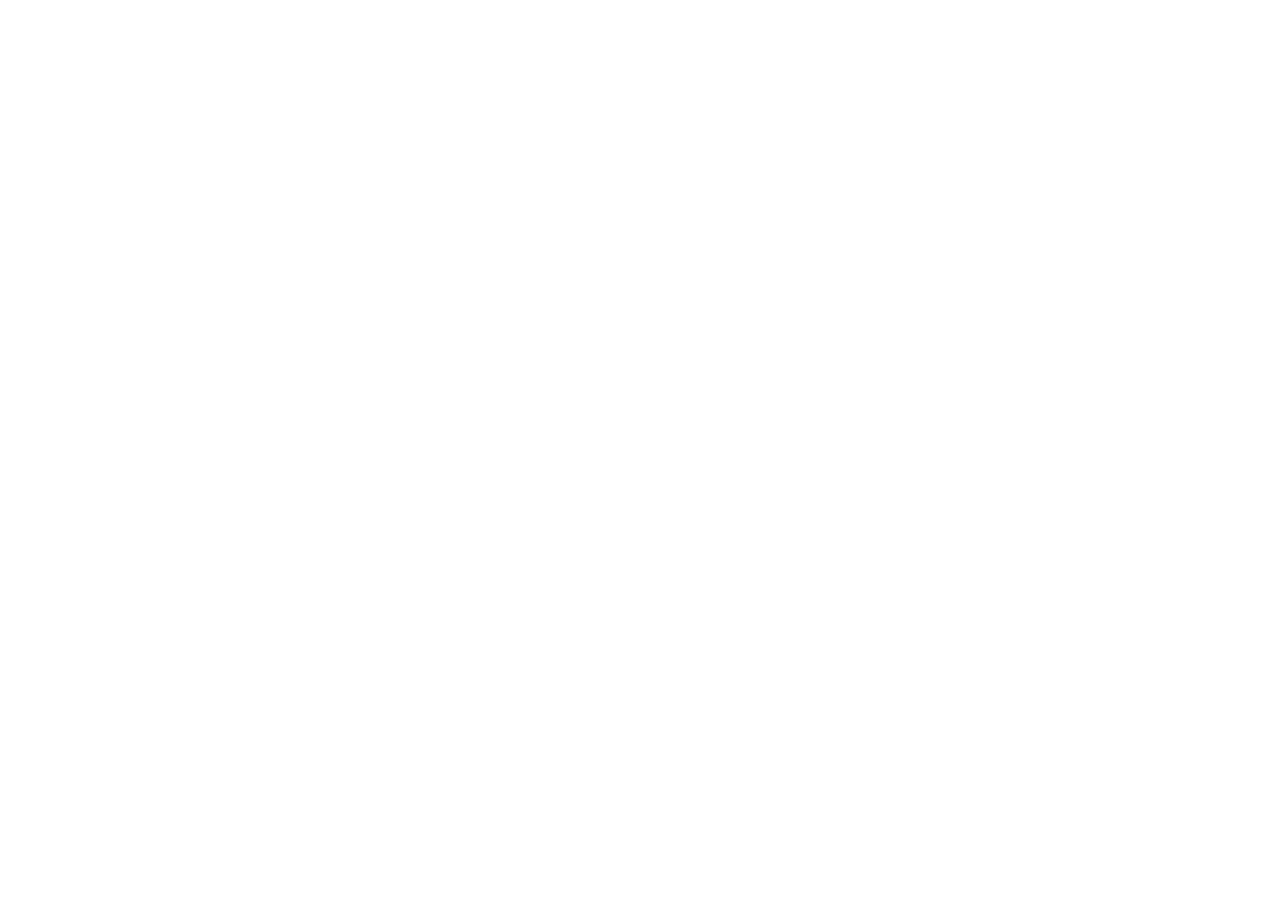
==== pocket-calculator.html @ 5f82b7d9 "files created, html starter code, and links to js and css" ====
<!DOCTYPE html>

<html>
  <head>
    <link rel="stylesheet" type="text/css" href="pocket-calculator.css"/>
    <script type="text/javascript" src="pocket-calculator.js"></script>

    </head>

    <body>

      </body>

      </html>
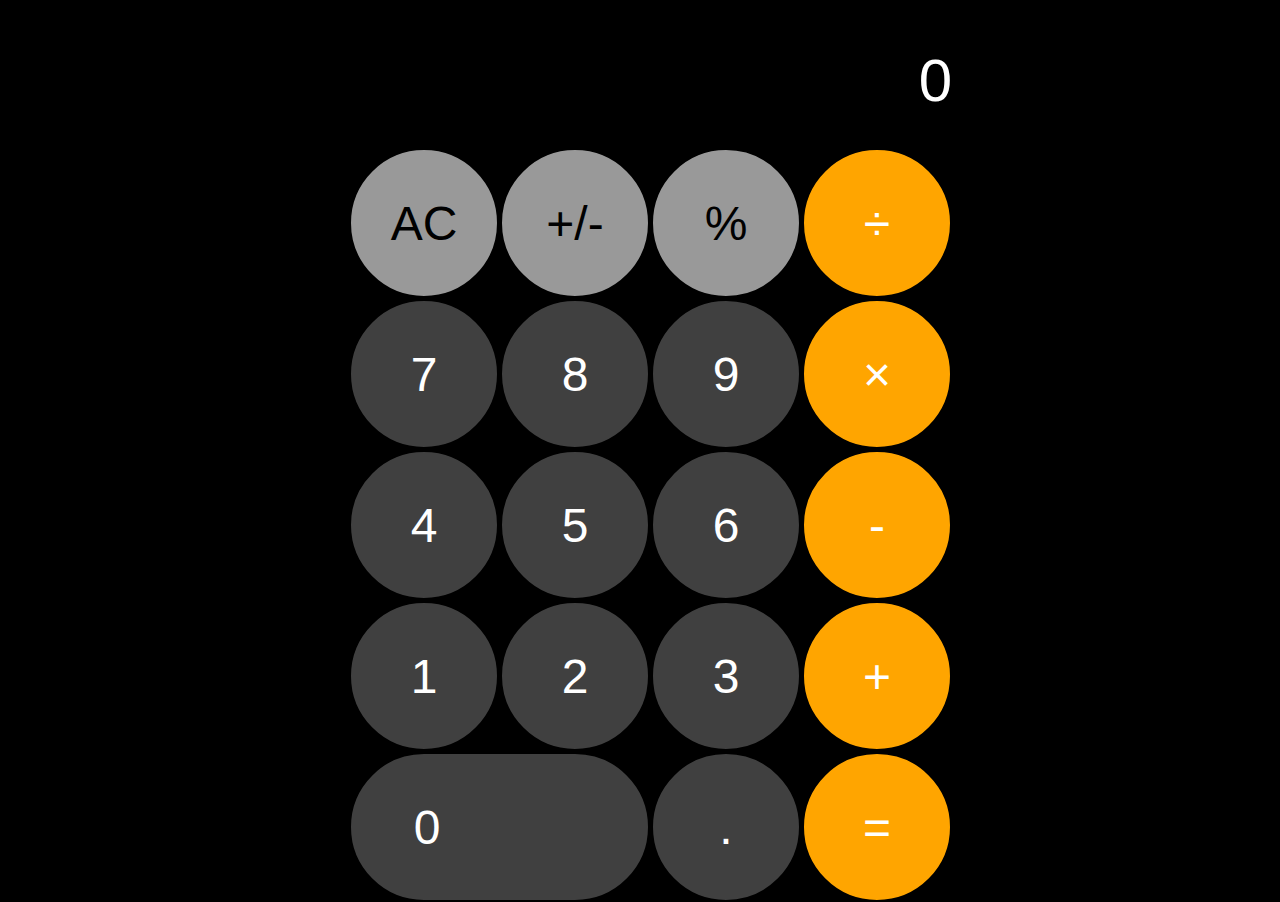
==== commit 55848775: "html file rename" ====
--- a/pocket-calculator.html
+++ b/pocket-calculator.html
@@ -1,14 +1,46 @@
 <!DOCTYPE html>
-
 <html>
   <head>
-    <link rel="stylesheet" type="text/css" href="pocket-calculator.css"/>
-    <script type="text/javascript" src="pocket-calculator.js"></script>
+    <title>Pocket Calculator</title>
+  <script type="text/javascript" src="pocket-calculator.js"></script>
+  <link rel="stylesheet" type="text/css" href="pocket-calculator.css">
+  </head>
 
-    </head>
+  <body onload="displayClear()">
+    <div class=calculator>
+      <form name="calc">
+        <input name="display" disabled>
+      </form>
+      </div>
 
-    <body>
 
-      </body>
+    <div class="core-buttons">
+      <button id="deciButton" class="calc-buttons" onclick="deciInsert('.');">.</button>
+    <button id="buttonNumber1" class="calc-buttons" onclick="number(1)">1</button>
+    <button id="buttonNumber2" class=calc-buttons onclick="number(2)">2</button>
+    <button id="buttonNumber3" class=calc-buttons onclick="number(3)">3</button>
+    <button id="buttonNumber4" class=calc-buttons onclick="number(4)">4</button>
+    <button id="buttonNumber5" class=calc-buttons onclick="number(5)">5</button>
+    <button id="buttonNumber6" class=calc-buttons onclick="number(6)">6</button>
+    <button id="buttonNumber7" class="calc-buttons" onclick="number(7)">7</button>
+    <button id="buttonNumber8" class="calc-buttons"onclick="number(8)">8</button>
+    <button id="buttonNumber9" class="calc-buttons"onclick="number(9)">9</button>
+    <button id="buttonNumber0" class=zero-button onclick="number(0)">0</button>
+    </div>
+    <div class="right-side-buttons">
+    <button id="equalButton" class="function-buttons" onclick="equalsButton();">=</button>
+    <button id="addiButton" class="function-buttons" onclick="number('+'); clearDisplayWithSign();">+</button>
+    <button id="subtrButton" class=function-buttons onclick="number('-'); clearDisplayWithSign();">-</button>
+    <button id="multipButton" class=function-buttons onclick="number('*'); clearDisplayWithSign();">×</button>
+    <button id="divideButton" class=function-buttons onclick="number('/'); clearDisplayWithSign();">÷</button>
 
-      </html>
+    </div>
+    <div class="top-row-buttons">
+    <button id="acButton" class="clear-button" onclick="displayClear()">AC</button>
+    <button id="negateButton" class="last-buttons" onclick="negativeNumber();">+/-</button>
+    <button id="percentButton" class="last-buttons" onclick="percentOfNumber();">%</button>
+    <div>
+
+
+  </body>
+</html
--- a/pocket-calculator.css
+++ b/pocket-calculator.css
@@ -0,0 +1,176 @@
+#piButton{
+  position: absolute;
+  top: 148px;
+  left: 190px;
+}
+#divideButton{
+  position:absolute;
+  left:802px;
+  top:148px;
+}
+#multipButton{
+  position:absolute;
+  left:802px;
+  top:299px;
+}
+#subtrButton{
+  position:absolute;
+  left:802px;
+  top:450px;
+}
+#addiButton{
+  position:absolute;
+  left:802px;
+  top:601px;
+}
+#equalButton{
+  position:absolute;
+  left:802px;
+  top:752px;
+}
+#deciButton{
+  position:absolute;
+  left:651px;
+  top:752px;
+}
+#buttonNumber0{
+  position:absolute;
+  left:349px;
+  top:752px;
+}
+#buttonNumber1{
+  position:absolute;
+  left:349px;
+  top:601px;
+}
+#buttonNumber2{
+  position:absolute;
+  left:500px;
+  top:601px;
+}
+#buttonNumber3{
+  position:absolute;
+  left:651px;
+  top:601px;
+}
+#buttonNumber4{
+  position:absolute;
+  left:349px;
+  top:450px;
+}
+#buttonNumber5{
+  position:absolute;
+  left: 500px;
+  top: 450px;
+}
+#buttonNumber6{
+  position:absolute;
+  left:651px;
+  top:450px;
+}
+#buttonNumber7{
+position:absolute;
+left:349px;
+top:299px;
+}
+#buttonNumber8{
+position:absolute;
+left:500px;
+top:299px;
+}
+#buttonNumber9{
+position:absolute;
+left:651px;
+top:299px;
+}
+#acButton{
+  position:absolute;
+  left:349px;
+  top:148px;
+}
+#negateButton {
+  position: absolute;
+  left: 500px;
+  top: 148px;
+}
+#percentButton {
+  position: absolute;
+  left: 651px;
+  top: 148px;
+}
+
+button:hover {
+  background-color: #d9d9d9;
+  color: white;
+  transition-duration: 0.69s;
+}
+
+body {
+  background-color: black;
+}
+
+.calc-buttons{
+  width:150px;
+  height: 150px;
+  background-color: #404040;
+  color: white;
+  border: 2px solid black;
+  font-size: 48px;
+  font-family: sans-serif;
+  border-radius: 50%;
+}
+.zero-button{
+  width:301px;
+  height: 150px;
+  background-color:  #404040;
+  color: white;
+  border: 2px solid black;
+  font-size: 48px;
+  font-family: sans-serif;
+  border-radius: 75px;
+  text-indent: -145px;
+}
+.function-buttons{
+  width:150px;
+  height: 150px;
+  background-color: orange;
+  color: white;
+  border: 2px solid black;
+  font-size: 48px;
+  font-family: sans-serif;
+  border-radius: 50%;
+}
+.clear-button{
+  width:150px;
+  height: 150px;
+  background-color: #999999;
+  color: black;
+  border: 2px solid black;
+  font-size: 48px;
+  border-radius: 50%;
+  font-family: sans-serif;
+}
+
+.last-buttons{
+  width:150px;
+  height: 150px;
+  background-color: #999999;
+  color: black;
+  border: 2px solid black;
+  font-size: 48px;
+  border-radius: 50%;
+  font-family: sans-serif;
+}
+
+input{
+  width:599px;
+  height:125px;
+  position:absolute;
+  left:349px;
+  top:15px;
+  text-align: right;
+  font-size: 60px;
+  color:white;
+  border: solid black 2px;
+  background-color: black;
+}
